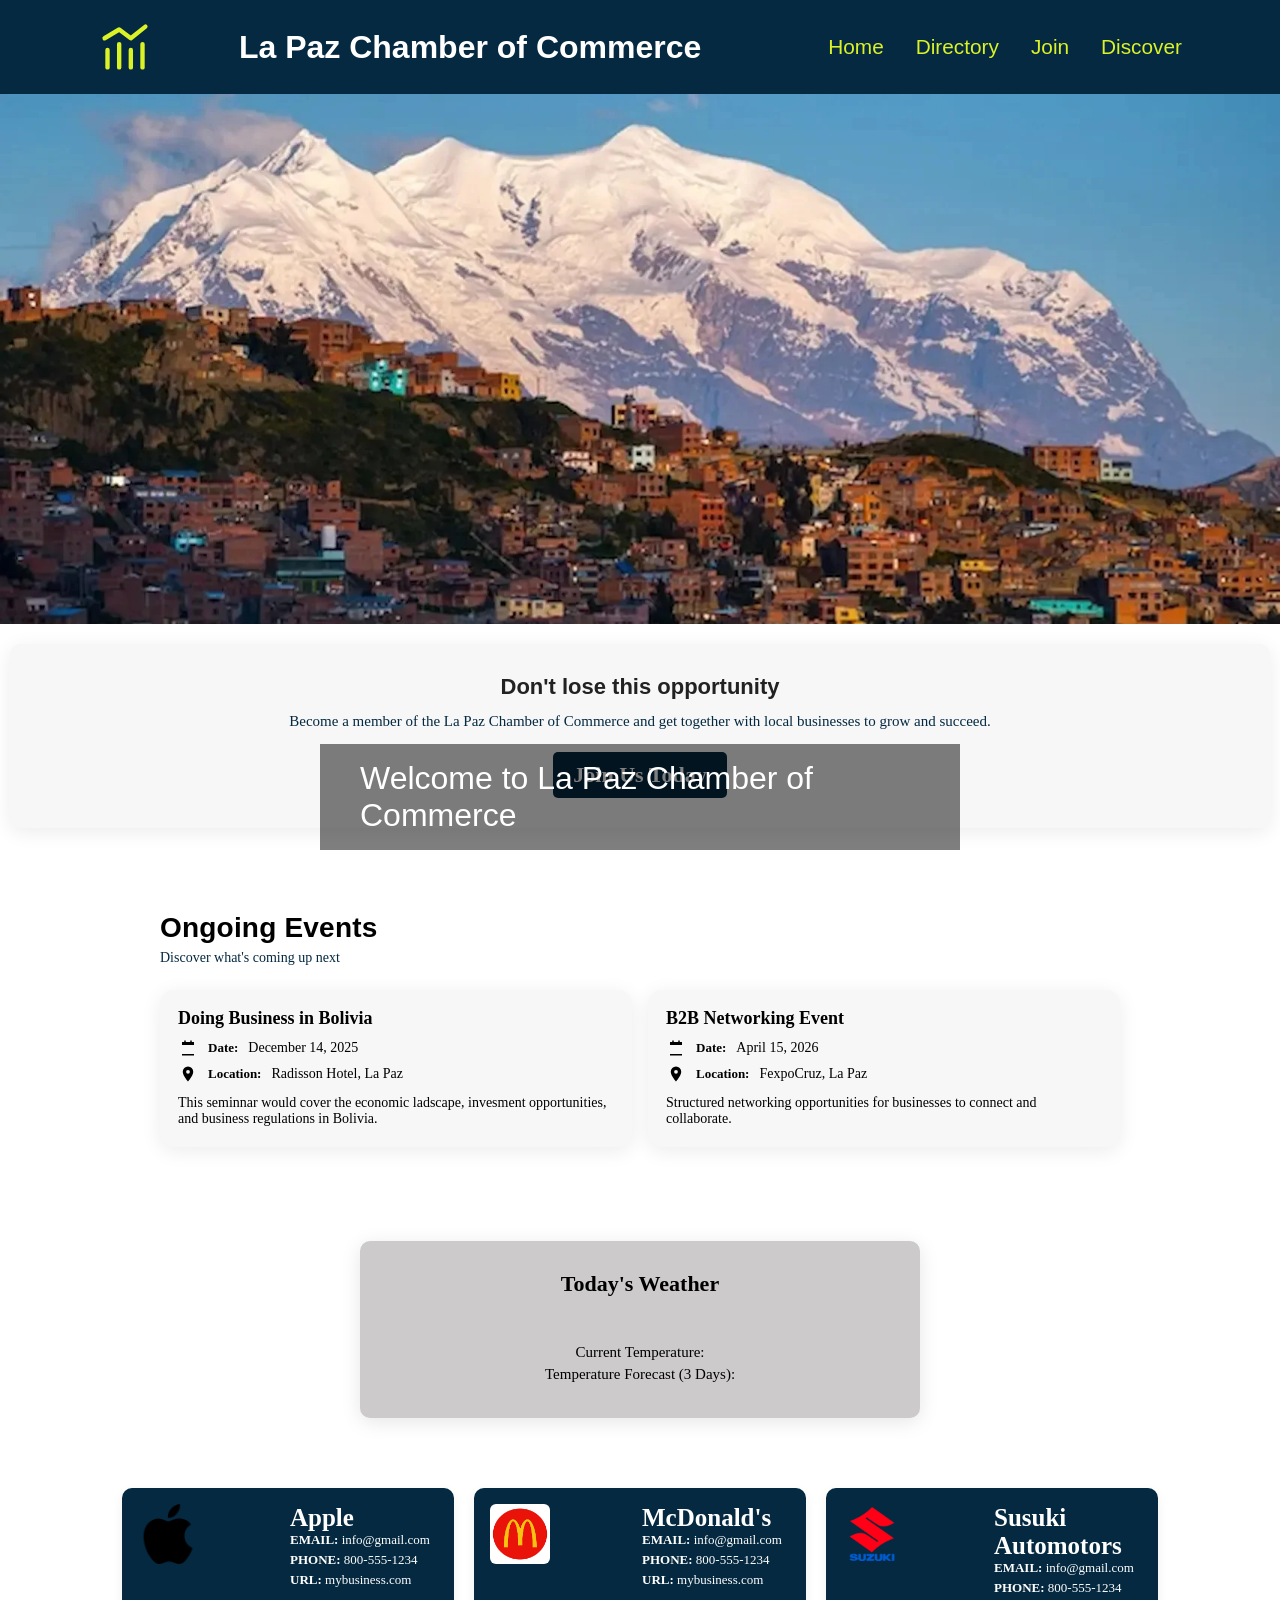
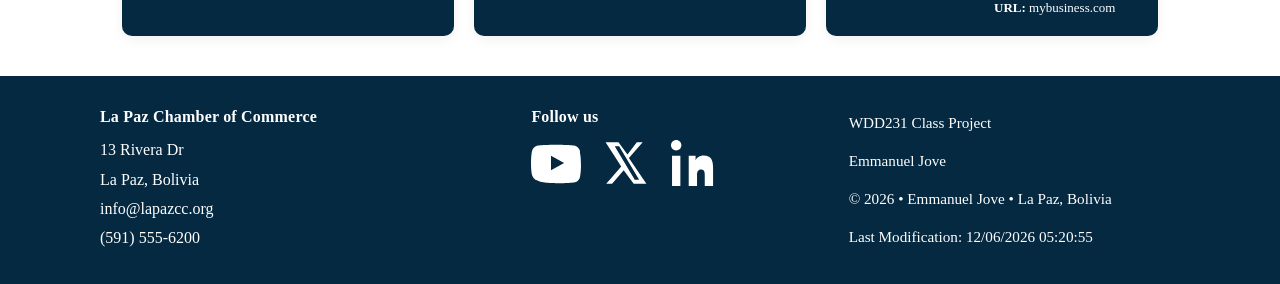
==== chamber/index.html @ c978a5ac "Join page" ====
<!doctype html>
<html lang="en">
<head>
  <meta charset="utf-8" />
  <meta name="viewport" content="width=device-width,initial-scale=1" />
  <title>Chamber of Commerce - Directory</title>
  <meta name="description" content="Member directory of the Chamber of Commerce. Search, filter, and switch between grid and list views.">
  <meta name="author" content="Your Name Here">

  <!-- Favicon (inline SVG) -->
  <link rel="icon" href="images/favicon (2).ico" type="image/x-icon">
  <!-- Facebook / Open Graph Metadata -->
  <meta property="og:title" content="Chamber of Commerce - Directory">
  <meta property="og:description" content="Explore our local business directory.">
  <meta property="og:image" content="https://example.com/chamber/images/og-image.jpg">
  <meta property="og:url" content="https://example.com/chamber/directory.html">
  <meta property="og:type" content="website">

  <!-- Normalize -->
  <link rel="stylesheet" href="css/normalize.css">

  <!-- Main styles -->
  <link rel="stylesheet" href="styles/index.css">
</head>

<body>
  <header class="site-header">
    <div class="wrap">
      <img src="images/12980041_chart_mixed_graph_growth_diagram_icon.svg" alt="Site Logo" width="70px">
      <a href="directory.html" class="logo">La Paz Chamber of Commerce</a>
      <button id="menuToggle" class="menu-toggle" aria-expanded="false" aria-controls="mainNav">☰</button>

      <nav id="mainNav" class="main-nav" role="navigation">
        <ul>
          <li><a href="index.html">Home</a></li>
          <li><a href="directory.html">Directory</a></li>
          <li><a href="join.html">Join</a></li>
          <li><a href="contact.html">Discover</a></li>
        </ul>
      </nav>
    </div>
  </header>
    

  <main>
    <div class="hero" aria-hidden="La Paz Chamber of Commerce Hero Image">
      <img src="images/panorama-city-la-paz-mountain-260nw-1084949312 (1).webp" alt="Hero placeholder image" />
      <p>Welcome to La Paz Chamber of Commerce</p>
    </div>
    <div class="promo-box">
    <h2>Don't lose this opportunity</h2>
    <p>
        Become a member of the La Paz Chamber of Commerce and get together with local businesses to grow and succeed.
    </p>
    <a href="#" class="promo-btn">Join Us Today</a>
    </div>
    <section class="events">
  <div class="events__container">
    <header class="events__header">
      <h2>Ongoing Events</h2>
      <p class="events__subtitle">Discover what's coming up next</p>
    </header>

    <div class="events__list">
      <!-- Card 1 -->
      <article class="event-card">
        <div class="event-card__content">
          <h3 class="event-card__title">Doing Business in Bolivia</h3>

          <ul class="event-card__meta">
            <li class="event-card__meta-item">
              <span class="event-card__icon" aria-hidden="true">
                <!-- Calendar icon -->
                <svg viewBox="0 0 24 24" width="18" height="18">
                  <path fill="currentColor" d="M7 2h2v2h6V2h2v2h3v18H4V4h3V2zm13 6H4v12h16V8z"/>
                </svg>
              </span>
              <span class="event-card__label">Date:</span>
              <span class="event-card__value">December 14, 2025</span>
            </li>
            <li class="event-card__meta-item">
              <span class="event-card__icon" aria-hidden="true">
                <!-- Location pin icon -->
                <svg viewBox="0 0 24 24" width="18" height="18">
                  <path fill="currentColor" d="M12 2a7 7 0 0 0-7 7c0 5.25 7 13 7 13s7-7.75 7-13a7 7 0 0 0-7-7zm0 9.5a2.5 2.5 0 1 1 0-5 2.5 2.5 0 0 1 0 5z"/>
                </svg>
              </span>
              <span class="event-card__label">Location:</span>
              <span class="event-card__value">Radisson Hotel, La Paz</span>
            </li>
          </ul>

          <p class="event-card__desc">
            This seminnar would cover the economic ladscape, invesment opportunities, and business regulations in Bolivia.
          </p>
        </div>
      </article>

      <!-- Card 2 -->
      <article class="event-card">
        <div class="event-card__content">
          <h3 class="event-card__title">B2B Networking Event</h3>

          <ul class="event-card__meta">
            <li class="event-card__meta-item">
              <span class="event-card__icon" aria-hidden="true">
                <svg viewBox="0 0 24 24" width="18" height="18">
                  <path fill="currentColor" d="M7 2h2v2h6V2h2v2h3v18H4V4h3V2zm13 6H4v12h16V8z"/>
                </svg>
              </span>
              <span class="event-card__label">Date:</span>
              <span class="event-card__value">April 15, 2026</span>
            </li>
            <li class="event-card__meta-item">
              <span class="event-card__icon" aria-hidden="true">
                <svg viewBox="0 0 24 24" width="18" height="18">
                  <path fill="currentColor" d="M12 2a7 7 0 0 0-7 7c0 5.25 7 13 7 13s7-7.75 7-13a7 7 0 0 0-7-7zm0 9.5a2.5 2.5 0 1 1 0-5 2.5 2.5 0 0 1 0 5z"/>
                </svg>
              </span>
              <span class="event-card__label">Location:</span>
              <span class="event-card__value">FexpoCruz, La Paz</span>
            </li>
          </ul>

          <p class="event-card__desc">
            Structured networking opportunities for businesses to connect and collaborate.
          </p>
        </div>
      </article>
    </div>
  </div>
</section>
<section class="weather-card">
    <h2>Today's Weather</h2>
    <img id="weather-icon" src="" alt="" />
    
    <p id="weather-desc"></p>
    <p>Current Temperature: <span id="current-temp"></span></p>
    <p>Temperature Forecast (3 Days): <span id="forecast-temp"></span></p>
</section>

<section class="business-cards">
  <div class="card">
    <img src="images/apple.png" alt="Business Logo" class="card__logo" />
    <div class="card__logo"></div>
    <div class="card__info">
      <h3 class="card__title">Apple</h3>
      <ul class="card__contact">
        <li><strong>EMAIL:</strong> info@gmail.com</li>
        <li><strong>PHONE:</strong> 800-555-1234</li>
        <li><strong>URL:</strong> mybusiness.com</li>
      </ul>
    </div>
  </div>

  <div class="card">
    <img src="images/mcdonalds.png" alt="Business Logo" class="card__logo" />
    <div class="card__logo"></div>
    <div class="card__info">
      <h3 class="card__title">McDonald's</h3>
      <ul class="card__contact">
        <li><strong>EMAIL:</strong> info@gmail.com</li>
        <li><strong>PHONE:</strong> 800-555-1234</li>
        <li><strong>URL:</strong> mybusiness.com</li>
      </ul>
    </div>
  </div>

  <div class="card">
    <img src="images/suzuki-logo-png_seeklogo-134277.png" alt="Business Logo" class="card__logo" />
    <div class="card__logo"></div>
    <div class="card__info">
      <h3 class="card__title">Susuki Automotors</h3>
      <ul class="card__contact">
        <li><strong>EMAIL:</strong> info@gmail.com</li>
        <li><strong>PHONE:</strong> 800-555-1234</li>
        <li><strong>URL:</strong> mybusiness.com</li>
      </ul>
    </div>
  </div>
</section>


    
  </main>

  <footer class="tcc-footer" role="contentinfo" aria-label="Footer">
    <div class="footer-wrap">
      <!-- Contact Column -->
      <section class="footer-col contact" aria-labelledby="contact-title">
        <h2 id="contact-title" class="footer-title">La Paz Chamber of Commerce</h2>
        <address class="footer-address">
          <div>13 Rivera Dr</div>
          <div>La Paz, Bolivia</div>
          <a href="mailto:info@lapazcc.org" class="footer-link">info@lapazcc.org</a>
          <a href="tel:+5915556200" class="footer-link">(591) 555-6200</a>
        </address>
      </section>

      <!-- Social -->
      <section class="footer-col social" aria-labelledby="social-title">
        <h2 id="social-title" class="footer-title">Follow us</h2>
        <nav class="social-list" aria-label="Social Media Links">
          <a class="social-item youtube" href="#" aria-label="YouTube" title="YouTube">
            <!-- YouTube SVG -->
            <svg viewBox="0 0 24 24" aria-hidden="true"><path fill="currentColor" d="M23.5 6.2c-.3-1.2-1.2-2.2-2.4-2.5C19 3.2 12 3.2 12 3.2s-7 0-9.1.5C1.7 4 0.8 5 0.5 6.2 0 8.3 0 12 0 12s0 3.7.5 5.8c.3 1.2 1.2 2.2 2.4 2.5C5 21.8 12 21.8 12 21.8s7 0 9.1-.5c1.2-.3 2.1-1.3 2.4-2.5.5-2.1.5-5.8.5-5.8s0-3.7-.5-5.8zM9.6 15.5V8.5l6.3 3.5-6.3 3.5z"/></svg>
          </a>
          <a class="social-item twitter" href="#" aria-label="Twitter" title="Twitter">
            <!-- Twitter/X SVG -->
            <svg viewBox="0 0 24 24" aria-hidden="true"><path fill="currentColor" d="M17.2 2H20l-6.6 7.6L21.8 22h-6.1l-4.8-6.5L5.3 22H2.5l7.2-8.3L2.2 2h6.2l4.3 5.9L17.2 2zm-1 18h2.1L8.7 4H6.6l9.6 16z"/></svg>
          </a>
          <a class="social-item linkedin" href="#" aria-label="LinkedIn" title="LinkedIn">
            <!-- LinkedIn SVG -->
            <svg viewBox="0 0 24 24" aria-hidden="true"><path fill="currentColor" d="M4.98 3.5C4.98 4.88 3.86 6 2.5 6S0 4.88 0 3.5 1.12 1 2.5 1s2.48 1.12 2.48 2.5zM.5 8.5h4V23h-4V8.5zm7.5 0h3.8v2h.1c.5-1 1.8-2.1 3.7-2.1 3.9 0 4.6 2.6 4.6 6V23h-4v-5.1c0-1.2 0-2.8-1.7-2.8-1.7 0-2 1.3-2 2.7V23h-4V8.5z"/></svg>
          </a>
        </nav>
      </section>

      <!-- Project Column -->
      <section class="footer-col proyecto" aria-labelledby="proyecto-title">
        <ul class="project-meta">
          <li><span class="meta-label">WDD231 Class Project</span></li>
          <li><span class="meta-label">Emmanuel Jove</span></li>
          <li><span class="meta-label">&copy; <span id="currentyear"></span> • Emmanuel Jove • La Paz, Bolivia</span></li>
          <li><span class="meta-label" id="lastModified"></span></li>
        </ul>
      </section>
    </div>
  </footer>


  <script src="scripts/weather.js" defer></script>
  <script src="scripts/date.js" defer></script>
</body>
</html>
---- chamber/styles/index.css ----
:root{
  ---primary-color: #042940;
  --secondary-color: #DBF227; 
  --text-color: #faf8f8;
  --font-family: 'Merriweather', serif;
  --heading-font-family: 'Bebas Neue', sans-serif;
}

body {
  margin:0 ; 
}
.wrap { 
  max-width:1100px; 
  margin:0 auto; 
  padding:0 1rem; 
}
.hero img{
  width: 100%;
  height: auto;
  display: block;
}
.hero p {
  position: absolute;
  top: 85%;
  left: 50%;
  transform: translate(-50%, -50%);
  color: white;
  font-size: 2rem;
  font-family: var(--heading-font-family);
  background-color: rgba(0, 0, 0, 0.5);
  padding: 1rem 2.5rem;
}


/* Button Promo Box */
.promo-box {
    background: #f7f7f7;
    padding: 30px;
    border-radius: 10px;
    box-shadow: 0 4px 20px rgba(0, 0, 0, 0.08);
    max-width: 1200px;
    margin: 20px auto;
    text-align: center;
}

.promo-box h2 {
    margin: 0 0 10px;
    font-size: 22px;
    font-weight: 700;
    color: #222;
    text-align: center;
    font-family: var(--heading-font-family);
}

.promo-box p {
    margin: 0 auto 20px;
    font-size: 15px;
    color: var(---primary-color);
    max-width: 900px;
    line-height: 1.5;
    text-align: center;
}

.promo-btn {
    display: inline-block;
    background:var(---primary-color);
    color: #fff;
    padding: 10px 20px;
    border-radius: 5px;
    text-decoration: none;
    text-align: center;
    font-weight: 800;
    font-size: 22px;
    transition: 0.2s ease;
}

.promo-btn:hover {
    background: var(--secondary-color);
}

/* Events Section */
.events{
  padding: 64px 20px;
}

.events__container{
  max-width: 960px;
  margin: 0 auto;
}

.events__header{
  margin-bottom: 24px;
}

.events__header h2{
  margin: 0 0 6px;
  font-size: 28px;
  font-weight: 700;
  letter-spacing: 0.2px;
  font-family: var(--heading-font-family);
}

.events__subtitle{
  margin: 0;
  color: var(---primary-color);
  font-size: 14px;
  font-family: var(--font-family);
}

/* Cards grid */
.events__list{
  display: grid;
  grid-template-columns: 1fr;
  gap: 16px;
}

@media (min-width: 680px){
  .events__list{
    grid-template-columns: 1fr 1fr;
  }
}

.event-card{
  background:#f7f7f7;
  border: 1px solid var(--border);
  border-radius: 14px;
  box-shadow: 0 4px 20px rgba(0, 0, 0, 0.08);
  overflow: hidden;
}

.event-card__content{
  padding: 18px 18px 20px;
}

.event-card__title{
  margin: 0 0 10px;
  font-size: 18px;
  font-weight: 700;
}

.event-card__meta{
  list-style: none;
  margin: 0 0 12px;
  padding: 0;
  display: grid;
  gap: 8px;
}

.event-card__meta-item{
  display: grid;
  grid-template-columns: 20px auto 1fr;
  align-items: center;
  gap: 10px;
}

.event-card__icon{
  color: var(--accent);
  display: inline-flex;
  align-items: center;
  justify-content: center;
}

.event-card__label{
  color: var(--muted);
  font-weight: 600;
  font-size: 13px;
}

.event-card__value{
  font-size: 14px;
  color: var(--text);
}

.event-card__desc{
  margin: 8px 0 0;
  color: var(--muted);
  font-size: 14px;
}
/* Weather Card */
.weather-card {
    background: #cccaca;
    padding: 30px;
    margin: 30px auto;
    text-align: center;
    border-radius: 10px;
    box-shadow: 0 4px 20px rgba(0,0,0,0.1);
    max-width: 500px;
}

.weather-card h2 {
    margin-top: 0;
    font-size: 22px;
    font-weight: 700;
}

.weather-card img {
    width: 80px;
    margin: 10px 0;
}

.weather-card p {
    font-size: 15px;
    margin: 5px 0;
}

.weather-card span {
    font-weight: 600;
}

/* Business cards grid */
.business-cards {
  display: flex;
  flex-wrap: wrap;
  gap: 20px;
  padding: 40px 20px;
  justify-content: center;
}

.card {
  display: flex;
  background: var(---primary-color);
  border: 1px solid var(--border);
  border-radius: 10px;
  width: 300px;
  padding: 16px;
  box-shadow: 0 4px 12px rgba(0,0,0,0.06);
}

.card__logo {
  width: 60px;
  height: 60px;
  background: var(--logo-bg);
  border-radius: 6px;
  flex-shrink: 0;
  margin-right: 16px;
}

.card__info {
  flex: 1;
  color: white;
}

.card__title {
  margin: 0;
  font-size: 25px;
  font-weight: 600;
}

.card__tagline {
  margin: 4px 0 10px;
  font-size: 14px;
  color: white;
}

.card__contact {
  list-style: none;
  padding: 0;
  margin: 0;
  font-size: 13px;
  color: var(--text);
}

.card__contact li {
  margin-bottom: 4px;
}

.card__logo {
  width: 60px;
  height: 60px;
  object-fit: cover;
  border-radius: 6px;
  flex-shrink: 0;
  margin-right: 16px;
}


/* Header */
.site-header { 
    background-color: var(---primary-color);  
}

.site-header .wrap { 
    display:flex; 
    align-items:center; 
    justify-content:space-between;
    gap:1rem; 
    padding:0.75rem 0; 
    text-decoration:none;
  }

.logo { 
    font-weight:600; 
    font-size:2rem; 
    color: white; 
    font-family: var(--heading-font-family);
    text-decoration:none; 
}
  
.menu-toggle { 
    display:none; 
    background:var(---primary-color); 
    border:0; color:var(--secondary-color); 
    font-size:1.25rem;
      
  }

/* Navigation */
.main-nav ul { 
  display:flex; 
  gap:1rem; 
  list-style:none;
  margin:0;
}

.main-nav a { 
  color:var(--secondary-color); 
  font-weight: 500;
  font-family: var(--heading-font-family);
  font-size: 1.3rem;
  padding:0.25rem 0.5rem; 
  border-radius:4px; 
  text-decoration:none;
}
.main-nav a:hover { 
  background: rgba(255,255,255,0.08); 
}

/* Controls */
.controls { display:flex; flex-wrap:wrap; align-items:center; justify-content:space-between; gap:1rem; padding:1rem 0; }
.search-wrap input { padding:0.5rem 0.75rem; border:1px solid #ddd; border-radius:4px; width:100%; max-width:320px; }
.view-controls { display:flex; gap:0.5rem; align-items:center; }

.view-controls button { padding:0.45rem 0.75rem; border:1px solid #ddd; background:white; border-radius:4px; cursor:pointer; }
.view-controls button.active { border-color:var(--brand); background:linear-gradient(180deg, #fff, #f7fbff); }

/* Members Grid */
.members { 
  display:grid; 
  gap:1rem 5rem; 
  margin-bottom:2rem; 
}
.members.grid { 
  grid-template-columns: repeat(auto-fit, minmax(500px, 1fr)); 
}
.members.list { 
  grid-template-columns: 1fr; 
}

/* Member Card */ 

.member-card {
  background:var(--card);
  border:1px solid #e6e6e6;
  border-radius:8px;
  padding:1rem;
  display:flex; 
  gap:1rem;
  align-items:flex-start;
}
.member-card .thumb {
  flex:0 0 96px;
  
  height:96px;
  border-radius:8px;
  overflow:hidden;
  background:#f2f2f2;
  display:flex;
  align-items:center;
  justify-content:center;
}

.member-card h3 { 
  margin:0 0 0.25rem 0; 
  font-size:1rem;
}
.member-card p { 
  margin:0.25rem 0; 
  color:var(--muted); 
  font-size:0.95rem; }

.badge { 
  padding:0.25rem 0.5rem; 
  border-radius:999px; 
  font-size:0.8rem; 
  font-weight:600; 
  background:#eee; 
}
.badge.level-3 { 
  background: linear-gradient(90deg,#ffd700,#ffb84d); 
  color:#222;
}
.badge.level-2 { 
  background: linear-gradient(90deg,#c0c0c0,#d9d9d9); 
  color:#111;
}
.badge.level-1 { 
  background: #e6f0ff; 
  color:var(--brand); 
}


/* Footer */
.tcc-footer {
  background: var(---primary-color);
  color:white;
  border-top: 1px solid var(--border);
  padding: 32px 24px;
}

.footer-wrap {
  max-width: 1080px;
  margin: 0 auto;
  display: grid;
  grid-template-columns: 1.3fr 0.9fr 1.1fr; /* contacto / social / proyecto */
  gap: 28px;
  align-items: start;
}

/* Footer Titles */
.footer-title {
  margin: 0 0 12px 0;
  font-size: 1rem;
  font-weight: 600;
  letter-spacing: 0.2px;
  color: var(--text);
}

/* Contact Column */
.footer-address {
  display: grid;
  gap: 6px;
  font-style: normal;
  color: var(--muted);
  line-height: 1.45;
}

.footer-link {
  color: var(--link);
  text-decoration: none;
  font-weight: 500;
}

.footer-link:hover,
.footer-link:focus {
  text-decoration: underline;
  color: #bfdbfe; 
}

/* Social Column */
.social-list {
  display: flex;
  gap: 20px;
  align-items: center;
}

.social-item {
  width: 50px;
  height: 50px;
  display: inline-flex;
  align-items: center;
  justify-content: center;
  border-radius: 8px;
  border: 1px solid var(--border);
  color: white;
  text-decoration: none;
}

.social-item svg {
  width: 50px;
  height: 50px;
  display: block;
}

.social-item:hover,
.social-item:focus {
  transform: translateY(-2px);
  color: white;
  border-color: #334155;
  background: #0d1b32;
  box-shadow: 0 6px 16px rgba(0,0,0,0.35);
}

/* Project Column */
.project-meta {
  list-style: none;
  padding: 0;
  margin: 0;
  display: grid;
  gap: 8px;
}

.project-meta .meta-label {
  display: inline-block;
  padding: 6px 10px;
  border: 1px solid var(--border);
  border-radius: 8px;
  color: white;
  font-size: 0.95rem;
}


/* Accessibility */
.sr-only { 
  position:absolute; 
  left:-9999px; 
}

/* Responsive */
@media (max-width:720px) {
  .main-nav { 
    display:none; 
  }
  .menu-toggle { 
    display:inline-block; 
  }
  .controls { 
    flex-direction:column; 
    align-items:flex-start; 
  }

  .tcc-footer { 
    padding: 28px 18px; 
  }
  .footer-wrap {
    grid-template-columns: 1fr;
    gap: 22px;
    justify-items: center;
    text-align: center;
  }
  .footer-title { 
    font-size: 1.2rem; 
    
  }
  .social-item { 
    width: 60px; 
    height: 60px; 
    text-align: center;
  }
  .social-item svg { 
    width: 50px; 
    height: 50px; 
    text-align: center;
  }
    
  .project-meta .meta-label { 
    font-size: 1.2rem; 
    text-align: center;
  }

  /* Hide */
  .logo {
    display: none;
  }
  
  /* Show navigation vertically */
  .main-nav {
    display: flex;
    width: 100%;
    margin-top: 1rem;
  }

  .main-nav ul {
    flex-direction: column;
    width: 100%;
    gap: 0.75rem;
    padding: 0;
  }

  .main-nav a {
    display: block;
    width: 100%;
    padding: 0.75rem 1rem;
    background: rgba(255,255,255,0.05);
    border-radius: 6px;
  }

  .menu-toggle { 
    display: none; 
  }

  .controls { 
    flex-direction:column; 
    align-items:flex-start; 
  }

  .tcc-footer { 
    padding: 28px 18px; 
  }
  .footer-wrap {
    grid-template-columns: 1fr;
    gap: 22px;
    justify-items: center;
    text-align: center;
  }
}
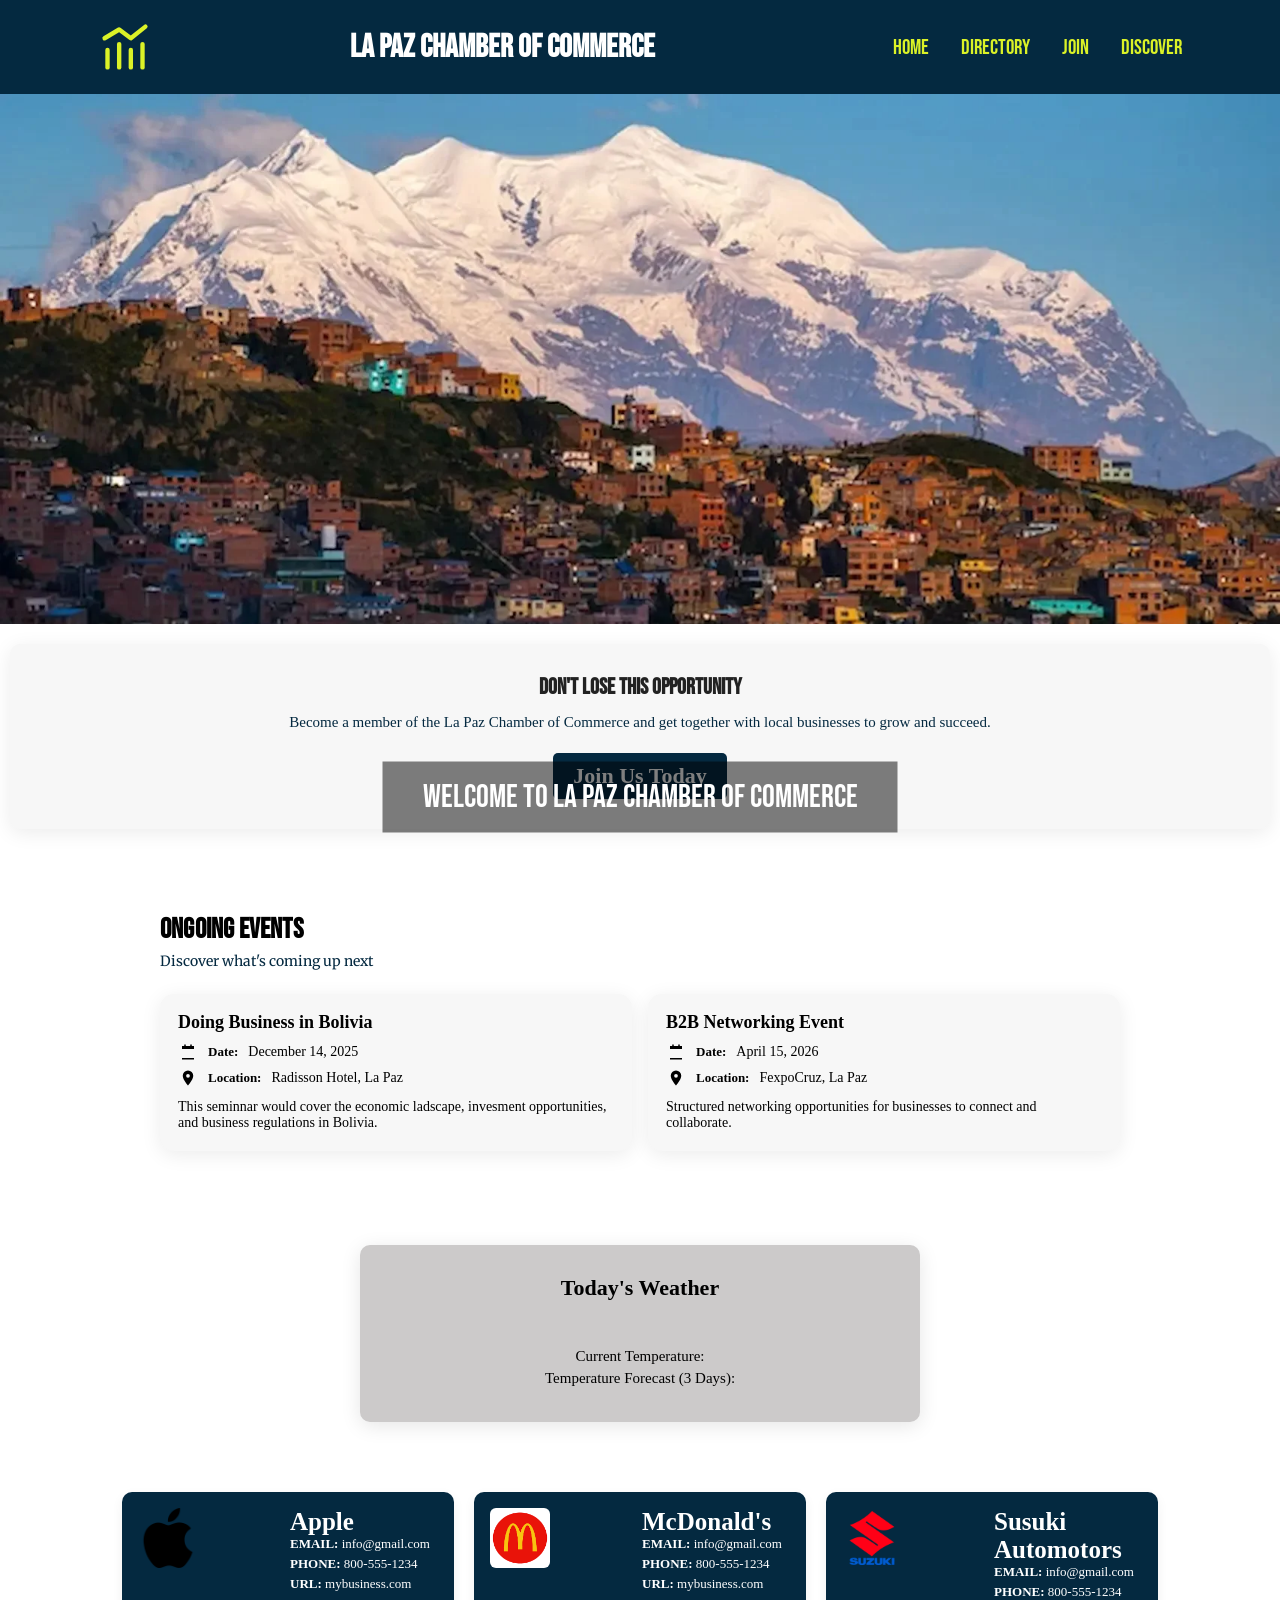
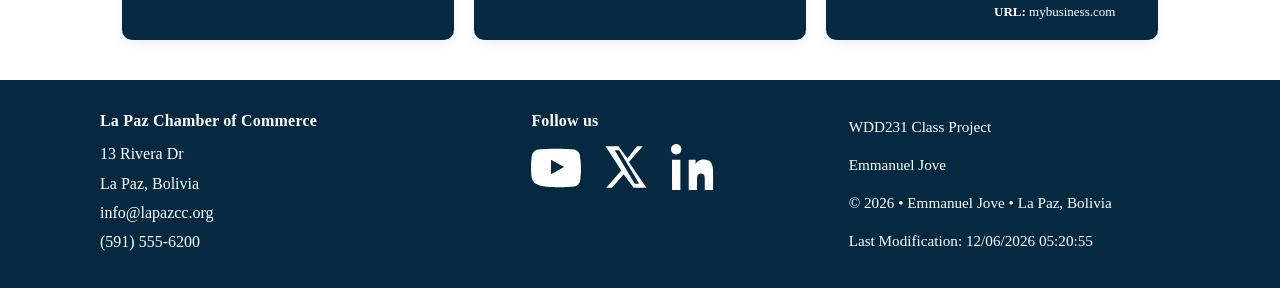
==== commit c3f60e89: "last changes" ====
--- a/chamber/index.html
+++ b/chamber/index.html
@@ -5,10 +5,12 @@
   <meta name="viewport" content="width=device-width,initial-scale=1" />
   <title>Chamber of Commerce - Directory</title>
   <meta name="description" content="Member directory of the Chamber of Commerce. Search, filter, and switch between grid and list views.">
-  <meta name="author" content="Your Name Here">
-
+  <meta name="author" content="Emmanuel Jove">
+  <link rel="preconnect" href="https://fonts.googleapis.com">
+  <link rel="preconnect" href="https://fonts.gstatic.com" crossorigin>
+  <link href="https://fonts.googleapis.com/css2?family=Bebas+Neue&family=Merriweather&display=swap" rel="stylesheet">
   <!-- Favicon (inline SVG) -->
-  <link rel="icon" href="images/favicon (2).ico" type="image/x-icon">
+  <link rel="icon" href="images/favicon(2).ico" type="image/x-icon">
   <!-- Facebook / Open Graph Metadata -->
   <meta property="og:title" content="Chamber of Commerce - Directory">
   <meta property="og:description" content="Explore our local business directory.">
@@ -26,7 +28,7 @@
 <body>
   <header class="site-header">
     <div class="wrap">
-      <img src="images/12980041_chart_mixed_graph_growth_diagram_icon.svg" alt="Site Logo" width="70px">
+      <img src="images/site-logo.svg" alt="Site Logo" width="70px">
       <a href="directory.html" class="logo">La Paz Chamber of Commerce</a>
       <button id="menuToggle" class="menu-toggle" aria-expanded="false" aria-controls="mainNav">☰</button>
 
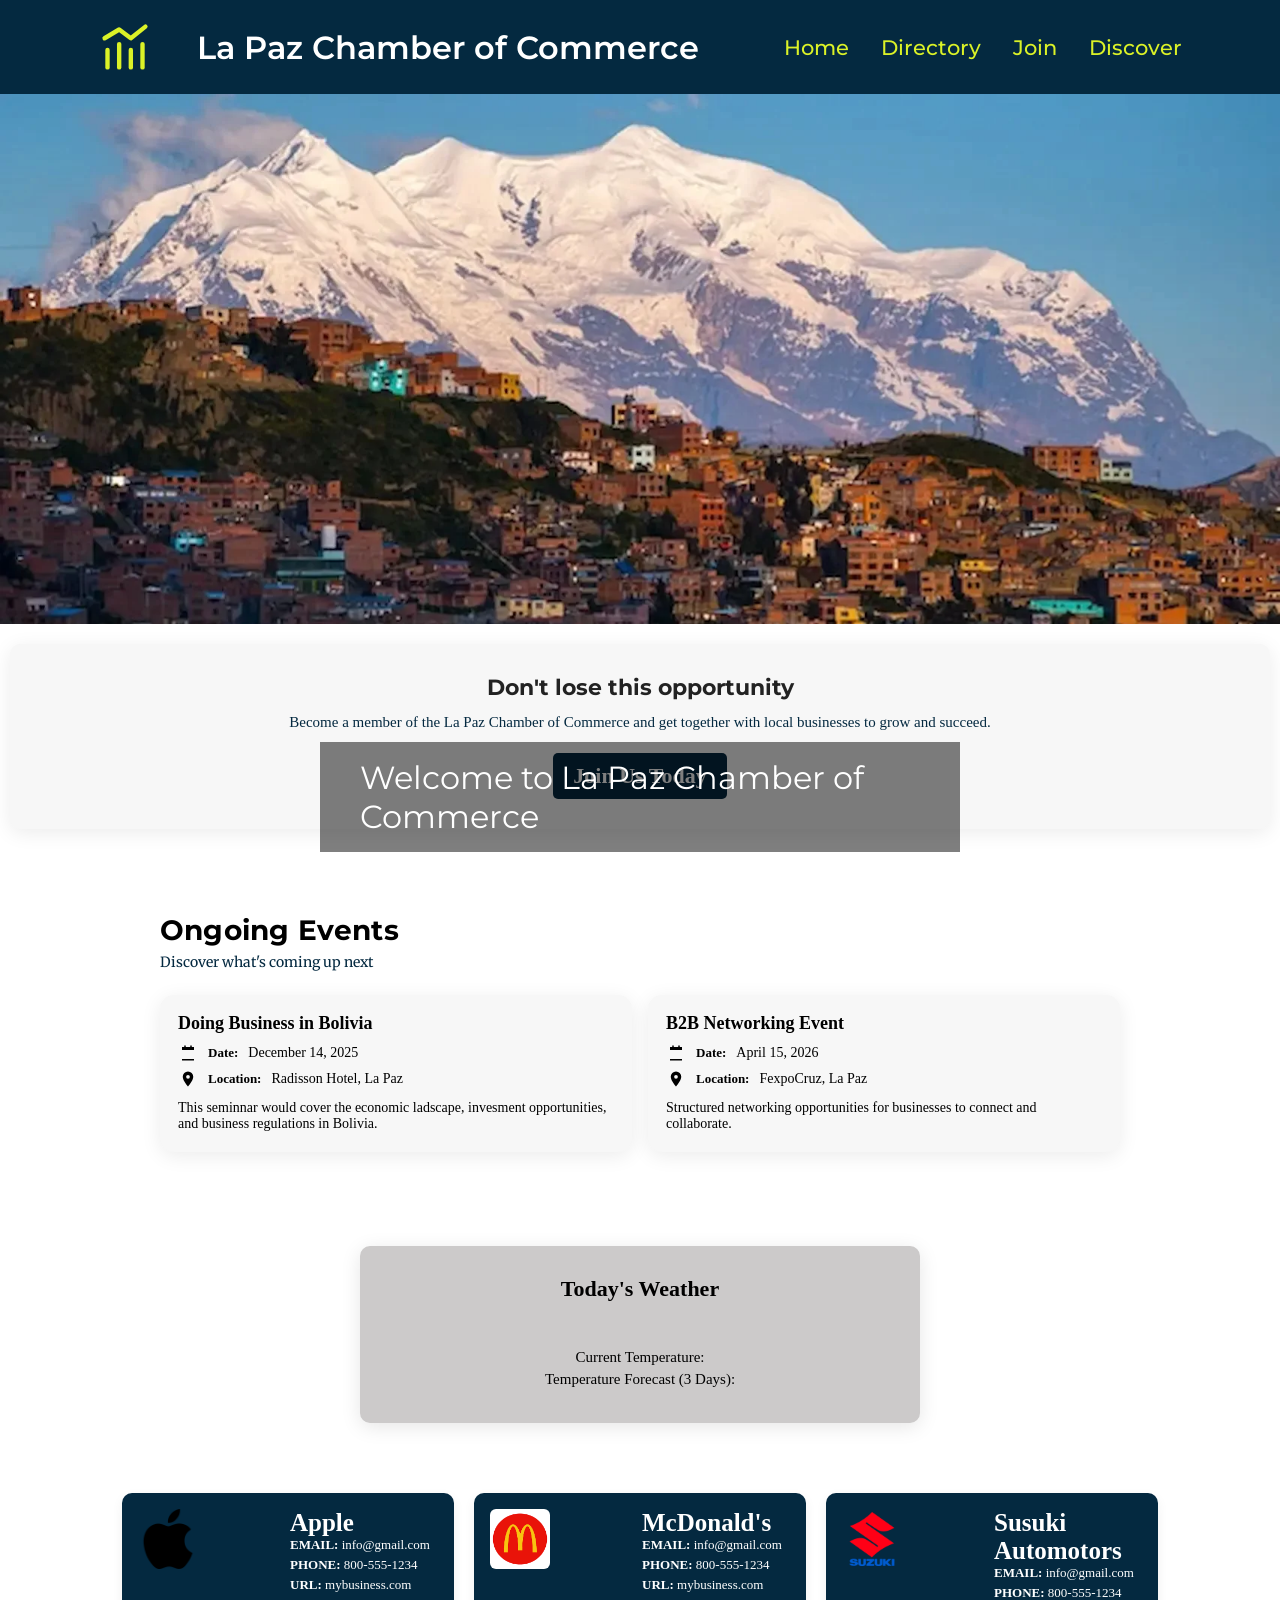
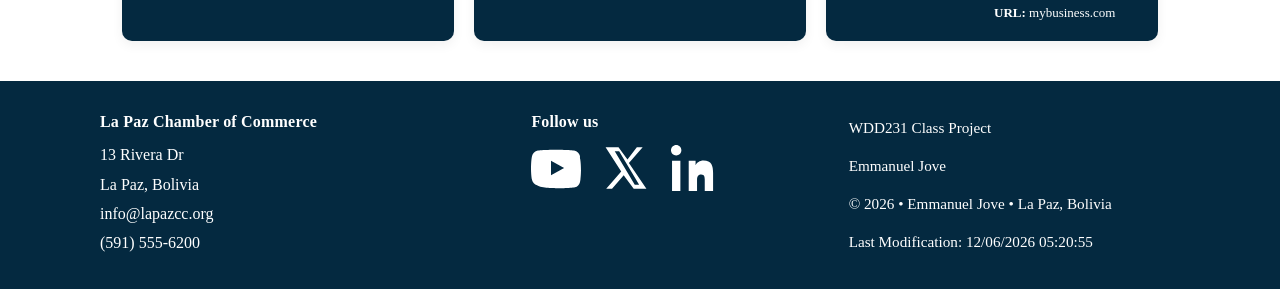
==== commit 892bb0e0: "last last changes" ====
--- a/chamber/index.html
+++ b/chamber/index.html
@@ -8,7 +8,7 @@
   <meta name="author" content="Emmanuel Jove">
   <link rel="preconnect" href="https://fonts.googleapis.com">
   <link rel="preconnect" href="https://fonts.gstatic.com" crossorigin>
-  <link href="https://fonts.googleapis.com/css2?family=Bebas+Neue&family=Merriweather&display=swap" rel="stylesheet">
+  <link href="https://fonts.googleapis.com/css2?family=Bebas+Neue&family=Merriweather&family=Montserrat:ital,wght@0,100..900;1,100..900&family=Open+Sans:ital,wght@0,300..800;1,300..800&display=swap" rel="stylesheet">
   <!-- Favicon (inline SVG) -->
   <link rel="icon" href="images/favicon(2).ico" type="image/x-icon">
   <!-- Facebook / Open Graph Metadata -->
--- a/chamber/styles/index.css
+++ b/chamber/styles/index.css
@@ -3,7 +3,7 @@
   --secondary-color: #DBF227; 
   --text-color: #faf8f8;
   --font-family: 'Merriweather', serif;
-  --heading-font-family: 'Bebas Neue', sans-serif;
+  --heading-font-family: 'Montserrat', sans-serif;
 }
 
 body {
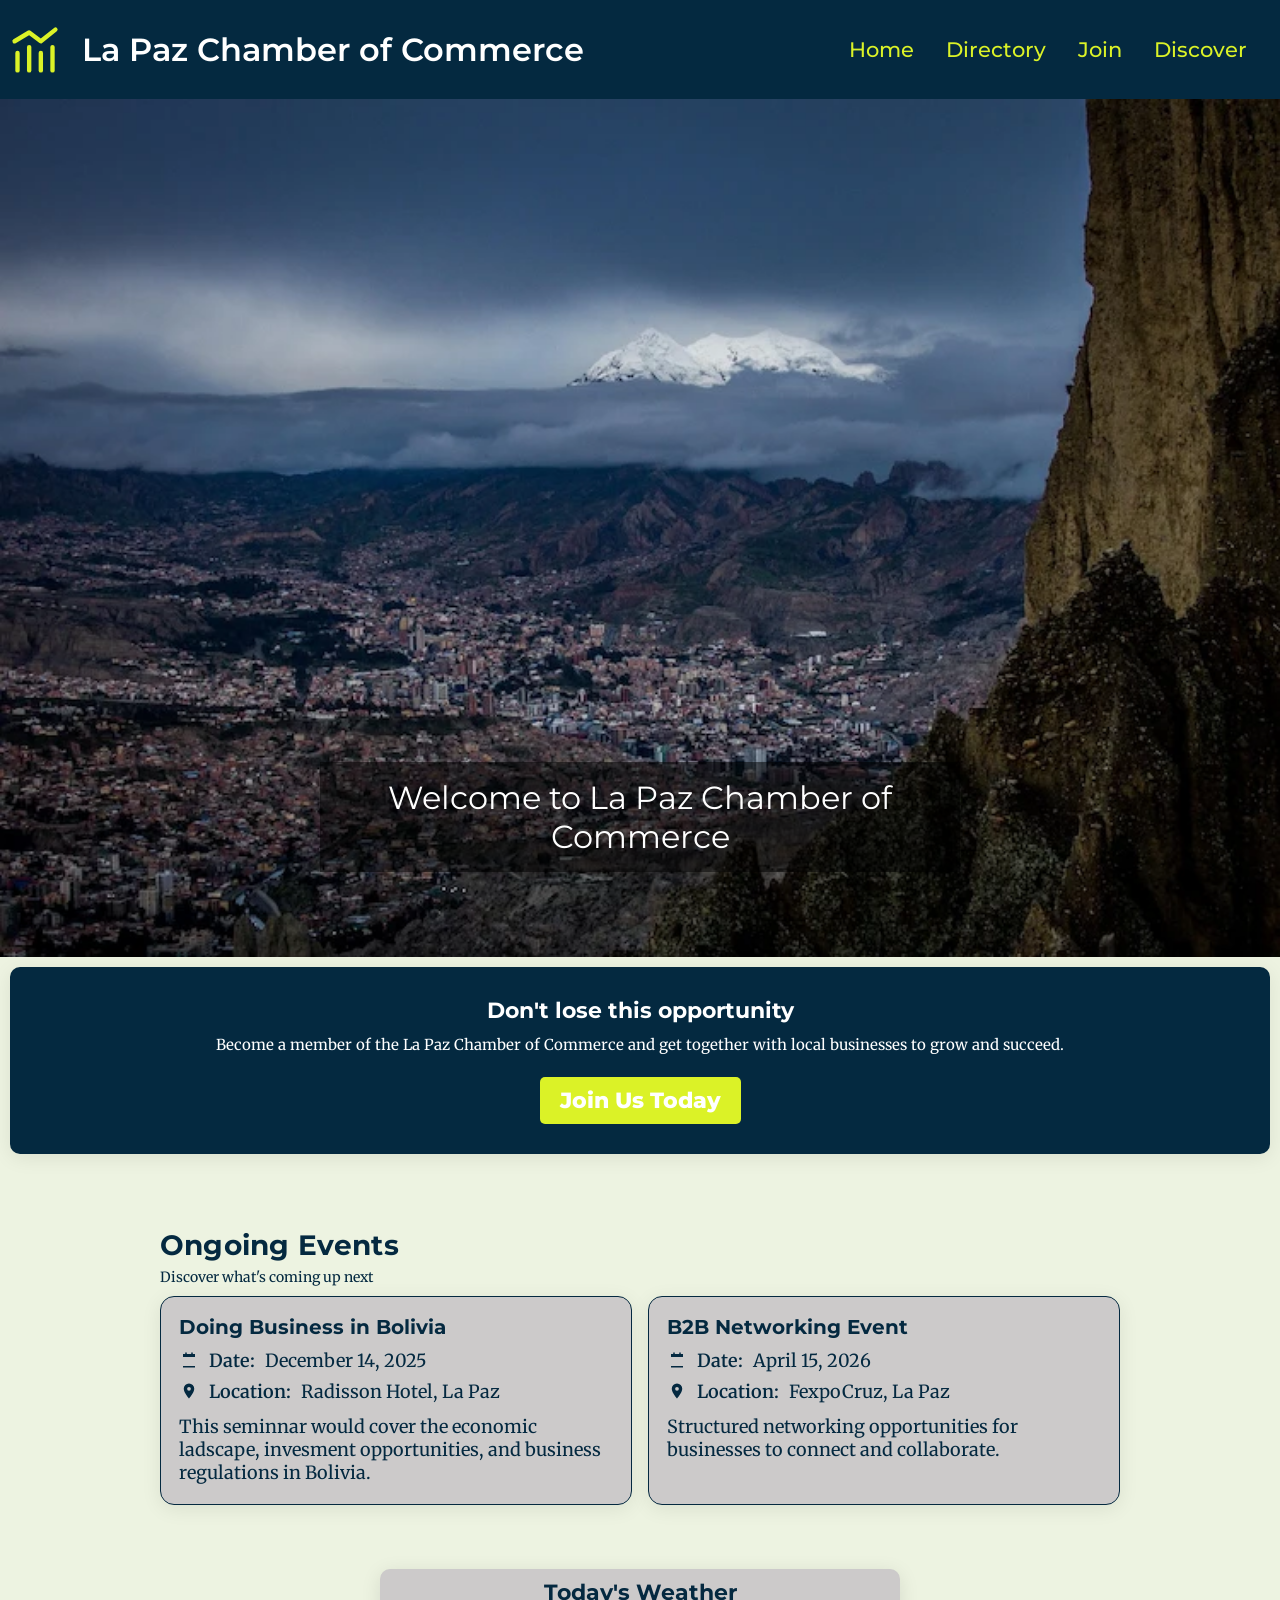
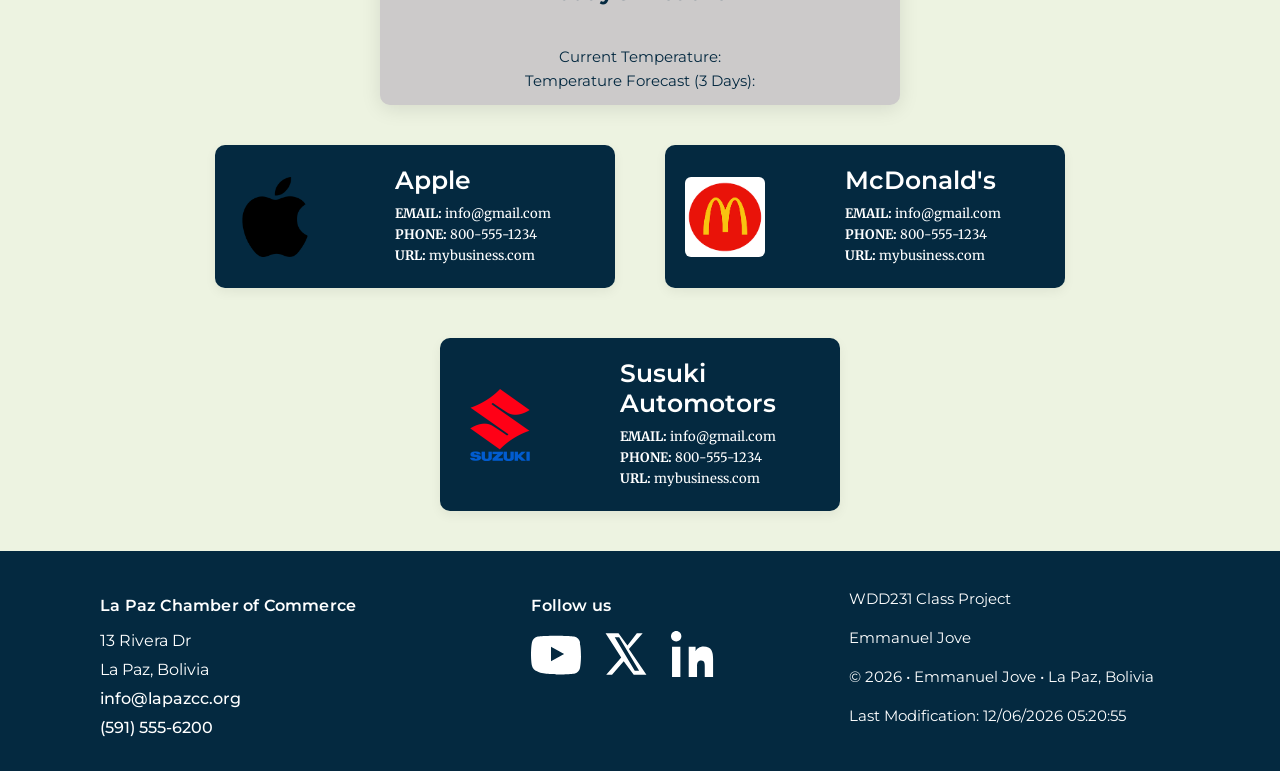
==== commit 2d8d14a9: "discover" ====
--- a/chamber/index.html
+++ b/chamber/index.html
@@ -28,8 +28,10 @@
 <body>
   <header class="site-header">
     <div class="wrap">
-      <img src="images/site-logo.svg" alt="Site Logo" width="70px">
-      <a href="directory.html" class="logo">La Paz Chamber of Commerce</a>
+      <div class="logo-group">
+        <img src="images/site-logo.svg" alt="Site Logo" width="70px">
+        <a href="directory.html" class="logo">La Paz Chamber of Commerce</a>
+      </div>
       <button id="menuToggle" class="menu-toggle" aria-expanded="false" aria-controls="mainNav">☰</button>
 
       <nav id="mainNav" class="main-nav" role="navigation">
@@ -37,7 +39,7 @@
           <li><a href="index.html">Home</a></li>
           <li><a href="directory.html">Directory</a></li>
           <li><a href="join.html">Join</a></li>
-          <li><a href="contact.html">Discover</a></li>
+          <li><a href="discover.html">Discover</a></li>
         </ul>
       </nav>
     </div>
@@ -45,16 +47,22 @@
     
 
   <main>
-    <div class="hero" aria-hidden="La Paz Chamber of Commerce Hero Image">
-      <img src="images/panorama-city-la-paz-mountain-260nw-1084949312 (1).webp" alt="Hero placeholder image" />
-      <p>Welcome to La Paz Chamber of Commerce</p>
-    </div>
+    <div class="hero">
+      <img src="images/hero_large.webp" alt="La Paz">
+      <picture id="small-hero">
+        <img src="images/hero_small.webp" alt="La Paz small image" width="400" height="300">
+        </picture>
+      <div class="hero-text">
+        <p>Welcome to La Paz Chamber of Commerce</p>
+      </div>
+    </div>
+
     <div class="promo-box">
     <h2>Don't lose this opportunity</h2>
     <p>
         Become a member of the La Paz Chamber of Commerce and get together with local businesses to grow and succeed.
     </p>
-    <a href="#" class="promo-btn">Join Us Today</a>
+    <a href="join.html" class="promo-btn">Join Us Today</a>
     </div>
     <section class="events">
   <div class="events__container">
--- a/chamber/styles/index.css
+++ b/chamber/styles/index.css
@@ -1,5 +1,5 @@
 :root{
-  ---primary-color: #042940;
+  --primary-color: #042940;
   --secondary-color: #DBF227; 
   --text-color: #faf8f8;
   --font-family: 'Merriweather', serif;
@@ -8,275 +8,12 @@
 
 body {
   margin:0 ; 
-}
-.wrap { 
-  max-width:1100px; 
-  margin:0 auto; 
-  padding:0 1rem; 
-}
-.hero img{
-  width: 100%;
-  height: auto;
-  display: block;
-}
-.hero p {
-  position: absolute;
-  top: 85%;
-  left: 50%;
-  transform: translate(-50%, -50%);
-  color: white;
-  font-size: 2rem;
-  font-family: var(--heading-font-family);
-  background-color: rgba(0, 0, 0, 0.5);
-  padding: 1rem 2.5rem;
-}
-
-
-/* Button Promo Box */
-.promo-box {
-    background: #f7f7f7;
-    padding: 30px;
-    border-radius: 10px;
-    box-shadow: 0 4px 20px rgba(0, 0, 0, 0.08);
-    max-width: 1200px;
-    margin: 20px auto;
-    text-align: center;
-}
-
-.promo-box h2 {
-    margin: 0 0 10px;
-    font-size: 22px;
-    font-weight: 700;
-    color: #222;
-    text-align: center;
-    font-family: var(--heading-font-family);
-}
-
-.promo-box p {
-    margin: 0 auto 20px;
-    font-size: 15px;
-    color: var(---primary-color);
-    max-width: 900px;
-    line-height: 1.5;
-    text-align: center;
-}
-
-.promo-btn {
-    display: inline-block;
-    background:var(---primary-color);
-    color: #fff;
-    padding: 10px 20px;
-    border-radius: 5px;
-    text-decoration: none;
-    text-align: center;
-    font-weight: 800;
-    font-size: 22px;
-    transition: 0.2s ease;
-}
-
-.promo-btn:hover {
-    background: var(--secondary-color);
-}
-
-/* Events Section */
-.events{
-  padding: 64px 20px;
-}
-
-.events__container{
-  max-width: 960px;
-  margin: 0 auto;
-}
-
-.events__header{
-  margin-bottom: 24px;
-}
-
-.events__header h2{
-  margin: 0 0 6px;
-  font-size: 28px;
-  font-weight: 700;
-  letter-spacing: 0.2px;
-  font-family: var(--heading-font-family);
-}
-
-.events__subtitle{
-  margin: 0;
-  color: var(---primary-color);
-  font-size: 14px;
-  font-family: var(--font-family);
-}
-
-/* Cards grid */
-.events__list{
-  display: grid;
-  grid-template-columns: 1fr;
-  gap: 16px;
-}
-
-@media (min-width: 680px){
-  .events__list{
-    grid-template-columns: 1fr 1fr;
-  }
-}
-
-.event-card{
-  background:#f7f7f7;
-  border: 1px solid var(--border);
-  border-radius: 14px;
-  box-shadow: 0 4px 20px rgba(0, 0, 0, 0.08);
-  overflow: hidden;
-}
-
-.event-card__content{
-  padding: 18px 18px 20px;
-}
-
-.event-card__title{
-  margin: 0 0 10px;
-  font-size: 18px;
-  font-weight: 700;
-}
-
-.event-card__meta{
-  list-style: none;
-  margin: 0 0 12px;
-  padding: 0;
-  display: grid;
-  gap: 8px;
-}
-
-.event-card__meta-item{
-  display: grid;
-  grid-template-columns: 20px auto 1fr;
-  align-items: center;
-  gap: 10px;
-}
-
-.event-card__icon{
-  color: var(--accent);
-  display: inline-flex;
-  align-items: center;
-  justify-content: center;
-}
-
-.event-card__label{
-  color: var(--muted);
-  font-weight: 600;
-  font-size: 13px;
-}
-
-.event-card__value{
-  font-size: 14px;
-  color: var(--text);
-}
-
-.event-card__desc{
-  margin: 8px 0 0;
-  color: var(--muted);
-  font-size: 14px;
-}
-/* Weather Card */
-.weather-card {
-    background: #cccaca;
-    padding: 30px;
-    margin: 30px auto;
-    text-align: center;
-    border-radius: 10px;
-    box-shadow: 0 4px 20px rgba(0,0,0,0.1);
-    max-width: 500px;
-}
-
-.weather-card h2 {
-    margin-top: 0;
-    font-size: 22px;
-    font-weight: 700;
-}
-
-.weather-card img {
-    width: 80px;
-    margin: 10px 0;
-}
-
-.weather-card p {
-    font-size: 15px;
-    margin: 5px 0;
-}
-
-.weather-card span {
-    font-weight: 600;
-}
-
-/* Business cards grid */
-.business-cards {
-  display: flex;
-  flex-wrap: wrap;
-  gap: 20px;
-  padding: 40px 20px;
-  justify-content: center;
-}
-
-.card {
-  display: flex;
-  background: var(---primary-color);
-  border: 1px solid var(--border);
-  border-radius: 10px;
-  width: 300px;
-  padding: 16px;
-  box-shadow: 0 4px 12px rgba(0,0,0,0.06);
-}
-
-.card__logo {
-  width: 60px;
-  height: 60px;
-  background: var(--logo-bg);
-  border-radius: 6px;
-  flex-shrink: 0;
-  margin-right: 16px;
-}
-
-.card__info {
-  flex: 1;
-  color: white;
-}
-
-.card__title {
-  margin: 0;
-  font-size: 25px;
-  font-weight: 600;
-}
-
-.card__tagline {
-  margin: 4px 0 10px;
-  font-size: 14px;
-  color: white;
-}
-
-.card__contact {
-  list-style: none;
-  padding: 0;
-  margin: 0;
-  font-size: 13px;
-  color: var(--text);
-}
-
-.card__contact li {
-  margin-bottom: 4px;
-}
-
-.card__logo {
-  width: 60px;
-  height: 60px;
-  object-fit: cover;
-  border-radius: 6px;
-  flex-shrink: 0;
-  margin-right: 16px;
-}
-
+  background-color: rgb(237, 243, 225);
+}
 
 /* Header */
 .site-header { 
-    background-color: var(---primary-color);  
+    background-color: var(--primary-color);  
 }
 
 .site-header .wrap { 
@@ -298,18 +35,29 @@
   
 .menu-toggle { 
     display:none; 
-    background:var(---primary-color); 
+    background:var(--primary-color); 
     border:0; color:var(--secondary-color); 
     font-size:1.25rem;
       
   }
 
+.logo-group {
+  display: flex;
+  align-items: center;
+  gap: 0.75rem;
+}
+
+.logo-group img {
+  display: block;
+}
+
+
 /* Navigation */
 .main-nav ul { 
   display:flex; 
-  gap:1rem; 
+  gap:1rem;
   list-style:none;
-  margin:0;
+  margin:25px;
 }
 
 .main-nav a { 
@@ -325,85 +73,312 @@
   background: rgba(255,255,255,0.08); 
 }
 
-/* Controls */
-.controls { display:flex; flex-wrap:wrap; align-items:center; justify-content:space-between; gap:1rem; padding:1rem 0; }
-.search-wrap input { padding:0.5rem 0.75rem; border:1px solid #ddd; border-radius:4px; width:100%; max-width:320px; }
-.view-controls { display:flex; gap:0.5rem; align-items:center; }
-
-.view-controls button { padding:0.45rem 0.75rem; border:1px solid #ddd; background:white; border-radius:4px; cursor:pointer; }
-.view-controls button.active { border-color:var(--brand); background:linear-gradient(180deg, #fff, #f7fbff); }
-
-/* Members Grid */
-.members { 
-  display:grid; 
-  gap:1rem 5rem; 
-  margin-bottom:2rem; 
-}
-.members.grid { 
-  grid-template-columns: repeat(auto-fit, minmax(500px, 1fr)); 
-}
-.members.list { 
-  grid-template-columns: 1fr; 
-}
-
-/* Member Card */ 
-
-.member-card {
-  background:var(--card);
-  border:1px solid #e6e6e6;
-  border-radius:8px;
-  padding:1rem;
-  display:flex; 
-  gap:1rem;
-  align-items:flex-start;
-}
-.member-card .thumb {
-  flex:0 0 96px;
-  
-  height:96px;
-  border-radius:8px;
-  overflow:hidden;
-  background:#f2f2f2;
-  display:flex;
-  align-items:center;
-  justify-content:center;
-}
-
-.member-card h3 { 
-  margin:0 0 0.25rem 0; 
-  font-size:1rem;
-}
-.member-card p { 
-  margin:0.25rem 0; 
-  color:var(--muted); 
-  font-size:0.95rem; }
-
-.badge { 
-  padding:0.25rem 0.5rem; 
-  border-radius:999px; 
-  font-size:0.8rem; 
-  font-weight:600; 
-  background:#eee; 
-}
-.badge.level-3 { 
-  background: linear-gradient(90deg,#ffd700,#ffb84d); 
-  color:#222;
-}
-.badge.level-2 { 
-  background: linear-gradient(90deg,#c0c0c0,#d9d9d9); 
-  color:#111;
-}
-.badge.level-1 { 
-  background: #e6f0ff; 
-  color:var(--brand); 
+.hero {
+  position: relative;
+  width: 100%;
+  height: auto;
+}
+
+.hero img {
+  width: 100%;
+  height: auto;
+  display: block;
+}
+
+.hero-text {
+  position: absolute;
+  bottom: 10%; /* Ajusta según lo que necesites */
+  left: 50%;
+  transform: translateX(-50%);
+  text-align: center;
+}
+
+#small-hero img {
+  display: none;
+}
+
+.hero-text p {
+  color: white;
+  font-size: 2rem;
+  font-family: var(--heading-font-family);
+  background-color: rgba(0, 0, 0, 0.5);
+  padding: 1rem 2.5rem;
+  margin: 0;
+}
+
+@media (max-width: 768px) {
+  .hero-text p {
+    font-size: 0.7rem;
+    padding: 0.75rem 1.5rem;
+  }
+  #small-hero img {
+    display: block;
+    width: 100%;
+    height: auto;
+  }
+  .hero img {
+    display: none;
+  }
+}
+
+/* Button Promo Box */
+.promo-box {
+    background: var(--primary-color);
+    padding: 30px;
+    border-radius: 10px;
+    box-shadow: 0 4px 20px rgba(0, 0, 0, 0.08);
+    max-width: 1200px;
+    margin: 10px auto;
+    text-align: center;
+}
+
+.promo-box h2 {
+    margin: 0 0 10px;
+    font-size: 22px;
+    font-weight: 700;
+    color: white;
+    text-align: center;
+    font-family: var(--heading-font-family);
+}
+
+.promo-box p {
+    margin: 0 auto 20px;
+    font-size: 15px;
+    color: white;
+    max-width: 900px;
+    line-height: 1.5;
+    text-align: center;
+    font-family: var(--font-family);
+}
+
+.promo-btn {
+    display: inline-block;
+    background:var(--secondary-color);
+    color: #fff;
+    padding: 10px 20px;
+    border-radius: 5px;
+    text-decoration: none;
+    text-align: center;
+    font-weight: 800;
+    font-size: 22px;
+    transition: 0.2s ease;
+    font-family: var(--heading-font-family);
+}
+
+.promo-btn:hover {
+    background: rgb(194, 191, 191);
+}
+
+/* Events Section */
+.events{
+  padding: 64px 20px;
+}
+
+.events__container{
+  max-width: 960px;
+  margin: 0px auto;
+}
+
+.events__header{
+  margin-bottom: 10px;
+}
+
+.events__header h2{
+  margin: 0 0 6px;
+  color: var(--primary-color);
+  font-size: 28px;
+  font-weight: 700;
+  letter-spacing: 0.2px;
+  font-family: var(--heading-font-family);
+}
+
+.events__subtitle{
+  margin: 0;
+  color: var(--primary-color);
+  font-size: 14px;
+  font-family: var(--font-family);
+}
+
+/* Cards grid */
+.events__list{
+  display: grid;
+  grid-template-columns: 1fr;
+  gap: 16px;
+}
+
+@media (min-width: 680px){
+  .events__list{
+    grid-template-columns: 1fr 1fr;
+  }
+}
+
+.event-card{
+  background:#cccaca;
+  border: 1px solid var(--primary-color);
+  border-radius: 14px;
+  box-shadow: 0 4px 20px rgba(0, 0, 0, 0.08);
+  overflow: hidden;
+  color:var(--primary-color);
+}
+
+.event-card__content{
+  padding: 18px 18px 20px;
+}
+
+.event-card__title{
+  margin: 0 0 10px;
+  font-size: 20px;
+  font-weight: 700;
+  font-family: var(--heading-font-family);
+}
+
+.event-card__meta{
+  list-style: none;
+  margin: 0 0 12px;
+  padding: 0;
+  display: grid;
+  gap: 8px;
+}
+
+.event-card__meta-item{
+  display: grid;
+  grid-template-columns: 20px auto 1fr;
+  align-items: center;
+  gap: 10px;
+}
+
+.event-card__icon{
+  color: var(--accent);
+  display: inline-flex;
+  align-items: center;
+  justify-content: center;
+}
+
+.event-card__label{
+  color: var(--muted);
+  font-weight: 600;
+  font-size: 18px;
+  font-family: var(--font-family);
+}
+
+.event-card__value{
+  font-size: 18px;
+  color: var(--primary-color);
+  font-family: var(--font-family);
+}
+
+.event-card__desc{
+  margin: 8px 0 0;
+  color: var(--primary-color);
+  font-size: 18px;
+  font-family: var(--font-family);
+}
+
+/* Weather Card */
+.weather-card {
+    background: #cccaca;
+    padding: 10px;
+    margin: 0px auto;
+    text-align: center;
+    border-radius: 10px;
+    box-shadow: 0 4px 20px rgba(0,0,0,0.1);
+    max-width: 500px;
+}
+
+.weather-card h2 {
+    margin-top: 0;
+    font-size: 22px;
+    font-weight: 700;
+    font-family: var(--heading-font-family);
+    color: var(--primary-color);
+}
+
+.weather-card img {
+    width: 150px;
+    margin: 0px;
+}
+
+.weather-card p {
+    font-size: 15px;
+    margin: 5px 0;
+    font-family: var(--heading-font-family);
+    color: var(--primary-color);
+}
+
+.weather-card span {
+    font-weight: 600;
+}
+
+/* Business cards grid */
+.business-cards {
+  display: flex;
+  flex-wrap: wrap;
+  gap: 50px;
+  padding: 40px 20px;
+  justify-content: center;
+}
+
+.card {
+  display: flex;
+  align-items: center;
+  background: var(--primary-color);
+  border-radius: 10px;
+  width: 360px;
+  padding: 20px;
+  box-shadow: 0 4px 12px rgba(0,0,0,0.06);
+}
+
+.card__logo {
+  width: 80px;
+  height: 80px;
+  object-fit: cover;
+  border-radius: 6px;
+  flex-shrink: 0;
+  margin-right: 0px; 
+}
+
+.card__info {
+  flex: 1;
+  color: white;
+  font-family: var(--font-family);
+}
+
+.card__title {
+  margin: 0;
+  font-size: 25px;
+  padding-bottom:10px;
+  padding-right: 30px;
+  font-weight: 600;
+  font-family: var(--heading-font-family);
+}
+
+.card__tagline {
+  margin: 4px 0 10px;
+  font-size: 14px;
+  color: white;
+  font-family: var(--heading-font-family);
+}
+
+.card__contact {
+  list-style: none;
+  padding: 0;
+  margin: 0;
+  font-size: 13px;
+  color: white;
+  font-family: var(--font-family);
+}
+
+.card__contact li {
+  margin-bottom: 4px;
+  font-family: var(--font-family);
 }
 
 
 /* Footer */
+
 .tcc-footer {
-  background: var(---primary-color);
+  background: var(--primary-color);
   color:white;
-  border-top: 1px solid var(--border);
   padding: 32px 24px;
 }
 
@@ -411,18 +386,18 @@
   max-width: 1080px;
   margin: 0 auto;
   display: grid;
-  grid-template-columns: 1.3fr 0.9fr 1.1fr; /* contacto / social / proyecto */
+  grid-template-columns: 1.3fr 0.9fr 1.1fr; 
   gap: 28px;
   align-items: start;
 }
 
 /* Footer Titles */
 .footer-title {
-  margin: 0 0 12px 0;
+  font-family: var(--heading-font-family);
   font-size: 1rem;
   font-weight: 600;
   letter-spacing: 0.2px;
-  color: var(--text);
+  color:white;
 }
 
 /* Contact Column */
@@ -430,14 +405,15 @@
   display: grid;
   gap: 6px;
   font-style: normal;
-  color: var(--muted);
+  font-family: var(--heading-font-family);
   line-height: 1.45;
 }
 
 .footer-link {
-  color: var(--link);
+  color: white;
   text-decoration: none;
   font-weight: 500;
+  font-family: var(--heading-font-family);
 }
 
 .footer-link:hover,
@@ -460,7 +436,6 @@
   align-items: center;
   justify-content: center;
   border-radius: 8px;
-  border: 1px solid var(--border);
   color: white;
   text-decoration: none;
 }
@@ -487,15 +462,16 @@
   margin: 0;
   display: grid;
   gap: 8px;
+  text-decoration: none;
 }
 
 .project-meta .meta-label {
   display: inline-block;
   padding: 6px 10px;
-  border: 1px solid var(--border);
   border-radius: 8px;
   color: white;
   font-size: 0.95rem;
+  font-family: var(--heading-font-family);
 }
 
 
@@ -506,6 +482,7 @@
 }
 
 /* Responsive */
+
 @media (max-width:720px) {
   .main-nav { 
     display:none; 
@@ -594,6 +571,5 @@
   }
 }
 
-
   
 
